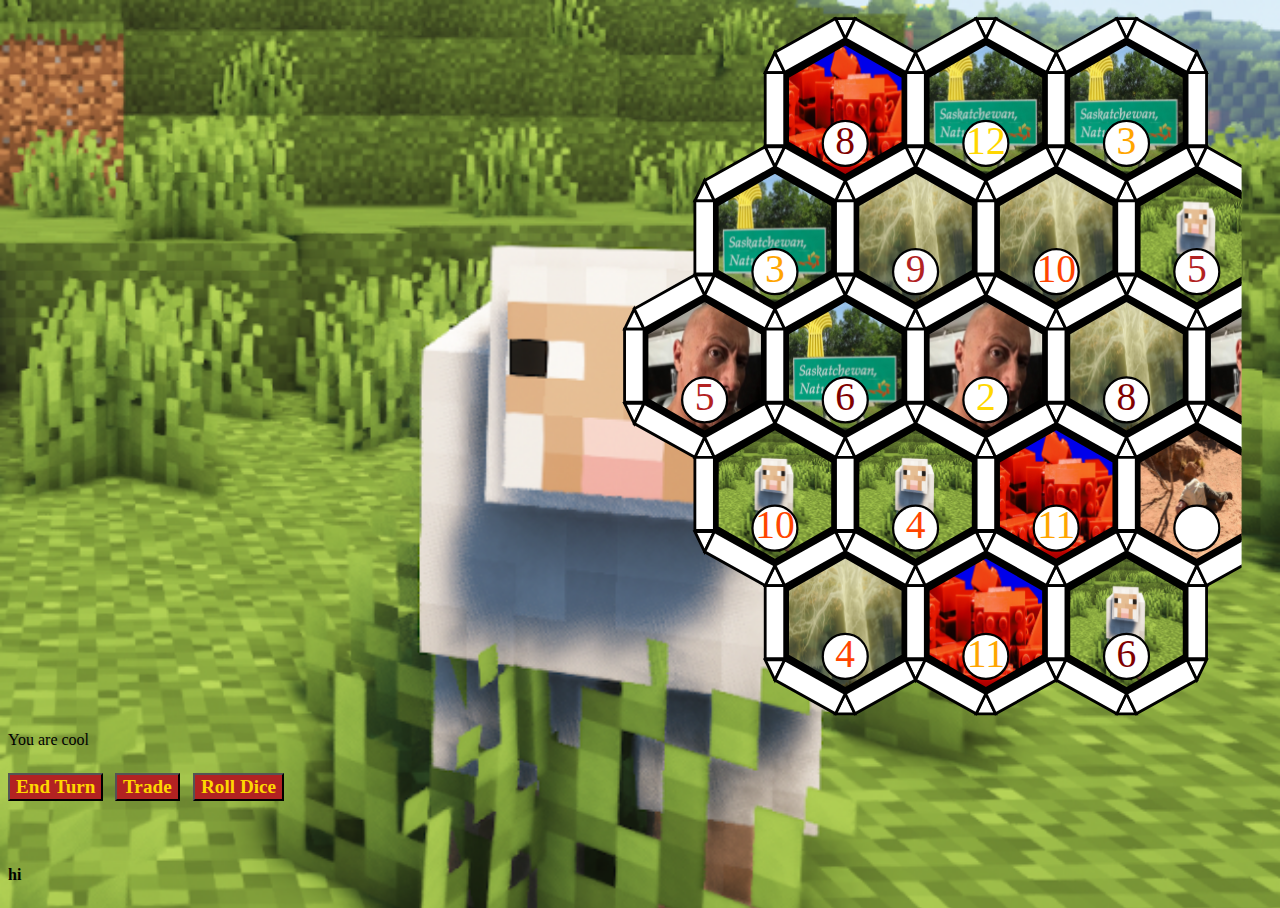
==== Catana/game.html @ 526910e5 "Implementing trading" ====
<!DOCTYPE html>
<html lang="en">
<head>
    <meta charset="UTF-8">
    <meta http-equiv="X-UA-Compatible" content="IE=edge">
    <meta name="viewport" content="width=device-width, initial-scale=1.0">
    <title>Document</title>
    <link rel="stylesheet" href="style.css">
</head>
<body>
    <div class="trade_window" id="trade_window">
        <div class="trader" id="opponent_cards"></div>  
        <div class="trader" id="current_cards"></div>
        <div id="trade_instructions"></div>
    </div>
    
    <svg id = "board" height = "80%" width = "60%">
        <defs>
            <pattern id="Sheep" height="100%" width="100%" patternContentUnits="objectBoundingBox">
                <image height="1" width="1" preserveAspectRatio="none" href="./Images/Sheep.png" />
            </pattern>
            <pattern id="Wood" height="100%" width="100%" patternContentUnits="objectBoundingBox">
                <image height="1" width="1" preserveAspectRatio="none" href="./Images/Wood.png" />
            </pattern>
            <pattern id="Wheat" height="100%" width="100%" patternContentUnits="objectBoundingBox">
                <image height="1" width="1" preserveAspectRatio="none" href="./Images/Wheat.jpg" />
            </pattern>
            <pattern id="Rock" height="100%" width="100%" patternContentUnits="objectBoundingBox">
                <image height="1" width="1" preserveAspectRatio="none" href="./Images/Rock.jpg" />
            </pattern>
            <pattern id="Brick" height="100%" width="100%" patternContentUnits="objectBoundingBox">
                <image height="1" width="1" preserveAspectRatio="none" href="./Images/Brick.jpg" />
            </pattern>
            <pattern id="Desert" height="100%" width="100%" patternContentUnits="objectBoundingBox">
                <image height="1" width="1" preserveAspectRatio="none" href="./Images/Desert.jpg" />
            </pattern>
            <filter id="robbed">
                <feColorMatrix type="luminanceToAlpha"/>
            </filter>
        </defs>
    </svg>
    <p id = "CurrentTurnName">hi</p>
    <p id="GameInfo">You are cool</p>
    <p id="TurnOrder"></p>
    <p id="ErrorMessage"></p>
    <button id = "endTurnButton">End Turn</button>
    <button id = "tradeButton" >Trade</button>
    <button id = "rollDiceButton">Roll Dice</button>
    <script type='module' src="start.js"></script>
    <div id="overlay"></div>
</body>
</html>
---- Catana/style.css ----
html{
    height:100%;
}
body{
    height:100%;
    background: url('./Images/Sheep.png');
    background-size: cover;
}

#board{
    /* border: 4px solid; */
    position: absolute;
    top: 40%;
    left: 55%;
    margin-right: -50%;
    transform: translate(-30%,-50%);
    display: block;
}
#GameInfo{
    font-family:Minion;
    font-size: 1em;

    position:absolute;
    bottom: 15%;
}
#CurrentTurnName{
    position:absolute;
    bottom: 0%; 

    font-size: 1em;
    font-weight: bold;
}
#TurnOrder{
    position:absolute;
    bottom: 4%;

    font-size: 1em;
}
#ErrorMessage{
    position:absolute;
    bottom: 4%;
    right:2%;

    font-size:1em;
    

}
#endTurnButton{
    font-family:Minion;
    font-size: 1.2em;
    font-weight: bold;
    color:gold;
    background-color: firebrick;

    position: absolute;
    bottom: 11%;
}
#tradeButton{
    font-family:Minion;
    font-size: 1.2em;
    font-weight: bold;
    color:gold;
    background-color: firebrick;

    position: absolute;
    bottom: 11%;
    left: 115px;
}
#rollDiceButton{
    font-family:Minion;
    font-size: 1.2em;
    font-weight: bold;
    color:gold;
    background-color: firebrick;

    position: absolute;
    bottom: 11%;
    left: 193px;
}
.trade_window{
    position: fixed;
    top: 50%;
    left:50%;
    transform: translate(-50%,-50%) scale(0);
    transition: 200ms ease-in-out;
    border:1px solid black;
    border-radius: 10px;
    z-index: 10;
    background-color:  white;
    width: 40%;
    height:40%;
}
.trade_window.active{
    transform: translate(-50%,-50%) scale(1);
}
.trade_window .trader{
    padding:5px,5px;
    align-items: center;
    border-bottom: 1px solid black;
    width:100%;
    height:40%;
}
#trade_instructions{
    padding:5px,5px;
    align-items: center;
    width: 100%;
    height: 20%;
}
#overlay{
    position: fixed;
    opacity: 0;
    transition: 200ms ease-in-out;
    top: 0;
    left: 0;
    right: 0;
    bottom:0;
    background-color: rgba(0,0,0,0.5);
    pointer-events: none;
}
#overlay.active{
    opacity:1;
    pointer-events: all;
}
.Wood.card{
    background: url(./Images/Wood.png); 
    background-position:center; 
    background-size:cover; 
    height:60%; 
    width:7%; 
    margin-left:2%;
}

.Wheat.card{
    background: url(./Images/Wheat.jpg); 
    background-position:center; 
    background-size:cover; 
    height:60%; 
    width:7%; 
    margin-left:2%;
}

.Brick.card{
    background: url(./Images/Brick.jpg); 
    background-position:center; 
    background-size:cover; 
    height:60%; 
    width:7%; 
    margin-left:2%;
}

.Rock.card{
    background: url(./Images/Rock.jpg); 
    background-position:center; 
    background-size:cover; 
    height:60%; 
    width:7%; 
    margin-left:2%;
}

.Sheep.card{
    background: url(./Images/Sheep.png); 
    background-position:center; 
    background-size:cover; 
    height:60%; 
    width:7%; 
    margin-left:2%;
}
.card.clicked{
    filter:grayscale(100%);
}
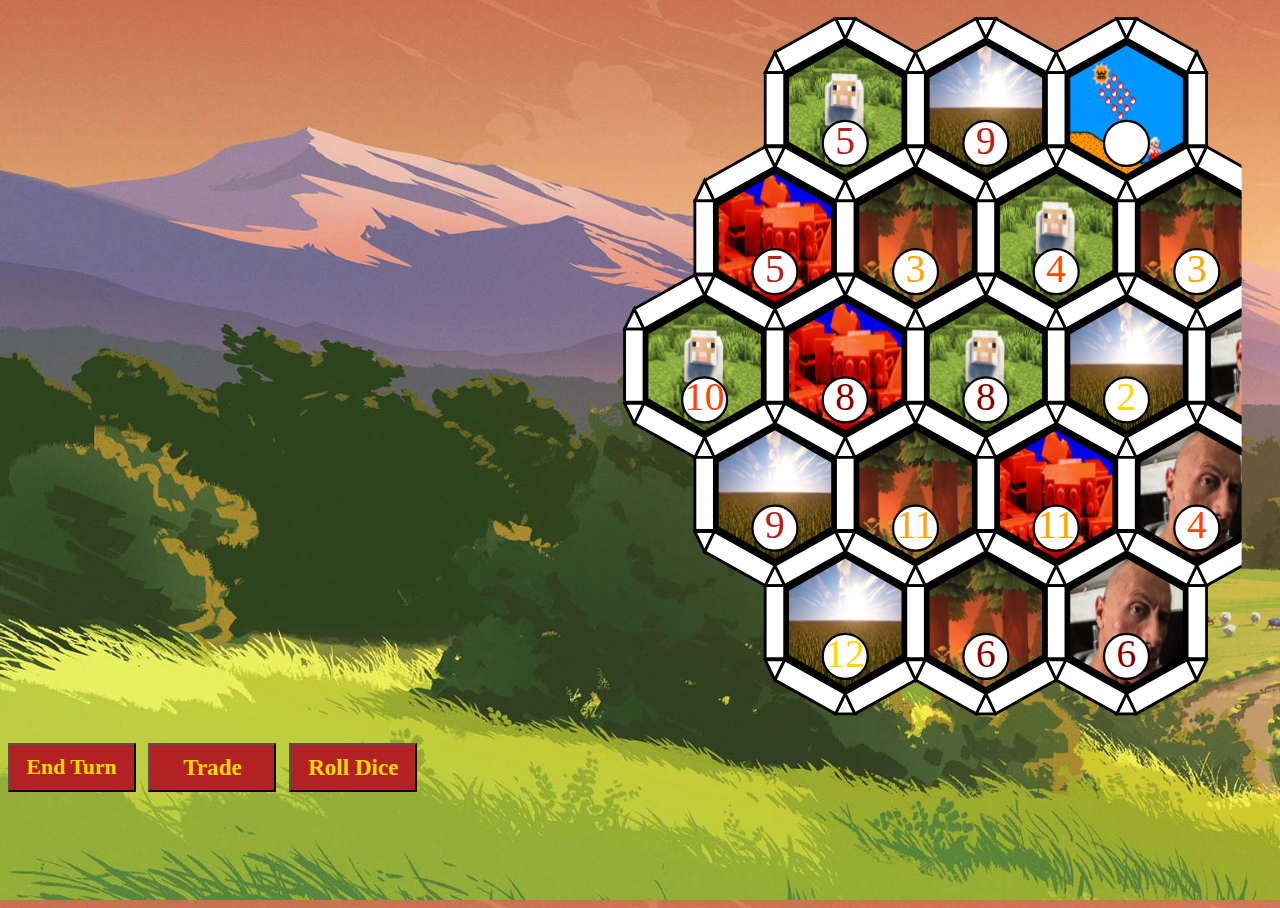
==== commit 23d6a688: "Stylized welcome screen and trade screen" ====
--- a/Catana/game.html
+++ b/Catana/game.html
@@ -13,6 +13,7 @@
         <div class="trader" id="current_cards"></div>
         <div id="trade_instructions"></div>
     </div>
+    <div class = "win_window" id="win_window"></div>
     
     <svg id = "board" height = "80%" width = "60%">
         <defs>
@@ -20,7 +21,7 @@
                 <image height="1" width="1" preserveAspectRatio="none" href="./Images/Sheep.png" />
             </pattern>
             <pattern id="Wood" height="100%" width="100%" patternContentUnits="objectBoundingBox">
-                <image height="1" width="1" preserveAspectRatio="none" href="./Images/Wood.png" />
+                <image height="1" width="1.5" preserveAspectRatio="none" href="./Images/Wood.jpg" />
             </pattern>
             <pattern id="Wheat" height="100%" width="100%" patternContentUnits="objectBoundingBox">
                 <image height="1" width="1" preserveAspectRatio="none" href="./Images/Wheat.jpg" />
@@ -37,10 +38,30 @@
             <filter id="robbed">
                 <feColorMatrix type="luminanceToAlpha"/>
             </filter>
+            <radialGradient id="grad0" cx="50%" cy="50%" r="50%" fx="50%" fy="50%">
+                <stop offset="0%" style="stop-color:rgb(255,255,255);
+                stop-opacity:1" />
+                <stop offset="100%" style="stop-color:red;stop-opacity:1" />
+              </radialGradient>
+              <radialGradient id="grad1" cx="50%" cy="50%" r="50%" fx="50%" fy="50%">
+                <stop offset="0%" style="stop-color:rgb(255,255,255);
+                stop-opacity:1" />
+                <stop offset="100%" style="stop-color:deepskyblue;stop-opacity:1" />
+              </radialGradient>
+              <radialGradient id="grad2" cx="50%" cy="50%" r="50%" fx="50%" fy="50%">
+                <stop offset="0%" style="stop-color:rgb(255,255,255);
+                stop-opacity:0" />
+                <stop offset="100%" style="stop-color:green;stop-opacity:1" />
+              </radialGradient>
+              <radialGradient id="grad3" cx="50%" cy="50%" r="50%" fx="50%" fy="50%">
+                <stop offset="0%" style="stop-color:rgb(255,255,255);
+                stop-opacity:0" />
+                <stop offset="100%" style="stop-color:orange;stop-opacity:1" />
+              </radialGradient>
         </defs>
     </svg>
-    <p id = "CurrentTurnName">hi</p>
-    <p id="GameInfo">You are cool</p>
+    <p id = "CurrentTurnName"></p>
+    <p id="GameInfo"></p>
     <p id="TurnOrder"></p>
     <p id="ErrorMessage"></p>
     <button id = "endTurnButton">End Turn</button>
@@ -48,5 +69,6 @@
     <button id = "rollDiceButton">Roll Dice</button>
     <script type='module' src="start.js"></script>
     <div id="overlay"></div>
+    <div id="win_overlay"></div>
 </body>
 </html>--- a/Catana/style.css
+++ b/Catana/style.css
@@ -3,8 +3,9 @@
 }
 body{
     height:100%;
-    background: url('./Images/Sheep.png');
+    background: url('./Images/Background.jpg');
     background-size: cover;
+    background-position-y: 90%;
 }
 
 #board{
@@ -18,7 +19,8 @@
 }
 #GameInfo{
     font-family:Minion;
-    font-size: 1em;
+    font-size: 1.5vw;
+    font-weight: bold;
 
     position:absolute;
     bottom: 15%;
@@ -27,55 +29,68 @@
     position:absolute;
     bottom: 0%; 
 
-    font-size: 1em;
-    font-weight: bold;
+    font-size: 1.5vw;
+    font-weight: bolder;
 }
 #TurnOrder{
     position:absolute;
     bottom: 4%;
 
-    font-size: 1em;
+    font-size: 1.5vw;
 }
 #ErrorMessage{
     position:absolute;
     bottom: 4%;
     right:2%;
 
-    font-size:1em;
+    font-size:1.5vw;
     
 
 }
 #endTurnButton{
     font-family:Minion;
-    font-size: 1.2em;
-    font-weight: bold;
-    color:gold;
-    background-color: firebrick;
-
-    position: absolute;
-    bottom: 11%;
+    font-size: 1.7vw;
+    font-weight: bold;
+    color:gold;
+    background-color: firebrick;
+
+    position: absolute;
+    bottom: 12%;
+    left:0.6%;
+
+    height: 5.5%;
+    width: 10%;
 }
 #tradeButton{
     font-family:Minion;
-    font-size: 1.2em;
-    font-weight: bold;
-    color:gold;
-    background-color: firebrick;
-
-    position: absolute;
-    bottom: 11%;
-    left: 115px;
+    font-size: 1.8vw;
+    font-weight: bold;
+    color:gold;
+    background-color: firebrick;
+
+    position: absolute;
+    bottom: 12%;
+    left: 11.6%;
+
+    height: 5.5%;
+    width: 10%;
 }
 #rollDiceButton{
     font-family:Minion;
-    font-size: 1.2em;
-    font-weight: bold;
-    color:gold;
-    background-color: firebrick;
-
-    position: absolute;
-    bottom: 11%;
-    left: 193px;
+    font-size: 1.8vw;
+    font-weight: bold;
+    color:gold;
+    background-color: firebrick;
+
+    position: absolute;
+    bottom: 12%;
+    left: 22.6%;
+
+    height: 5.5%;
+    width: 10%;
+}
+.player_header{
+    font-size: 2vw;
 }
 .trade_window{
     position: fixed;
@@ -94,17 +109,48 @@
     transform: translate(-50%,-50%) scale(1);
 }
 .trade_window .trader{
-    padding:5px,5px;
+    padding:10%,10%;
     align-items: center;
     border-bottom: 1px solid black;
     width:100%;
     height:40%;
 }
 #trade_instructions{
-    padding:5px,5px;
+    padding:10%,15%;
     align-items: center;
     width: 100%;
     height: 20%;
+    display:flex;
+    justify-content: space-between;
+    align-items: center;
+    margin-left:2%
+
+}
+#trade_text{
+    width:70%;
+    font-size: 1.6vw;
+
+}
+#confirm_trade_button{
+    font-size: 1.4vw;
+    height: 50%;
+    width: 25%;
+    margin-right:4%;
+    font-family:Minion;
+    font-weight: bold;
+    color:gold;
+    background-color: firebrick;
+}
+.player_trade_button{
+    height: 35%;
+    width: 20%;
+    font-size:1.6vw;
+    font-family:Minion;
+    background-color:azure;
+    border-radius: 12px;
+    margin-top: 8%;
+    margin-left: 10%;
+    
 }
 #overlay{
     position: fixed;
@@ -122,7 +168,7 @@
     pointer-events: all;
 }
 .Wood.card{
-    background: url(./Images/Wood.png); 
+    background: url(./Images/Wood.jpg); 
     background-position:center; 
     background-size:cover; 
     height:60%; 
@@ -168,4 +214,36 @@
 .card.clicked{
     filter:grayscale(100%);
 }
-
+.win_window{
+    position: fixed;
+    top: 50%;
+    left:50%;
+    transform: translate(-50%,-50%) scale(0);
+    transition: 200ms ease-in-out;
+    border:1px solid black;
+    border-radius: 10px;
+    z-index: 10;
+    background-color:  white;
+    width: 40%;
+    height:40%;
+}
+.win_window.active{
+    transform: translate(-50%,-50%) scale(1);
+}
+#win_overlay{
+    position: fixed;
+    opacity: 0;
+    transition: 200ms ease-in-out;
+    top: 0;
+    left: 0;
+    right: 0;
+    bottom:0;
+    background-color: rgba(0,0,0,0.5);
+    pointer-events: none;
+}
+#win_overlay.active{
+    opacity:1;
+    pointer-events: all;
+}
+
+
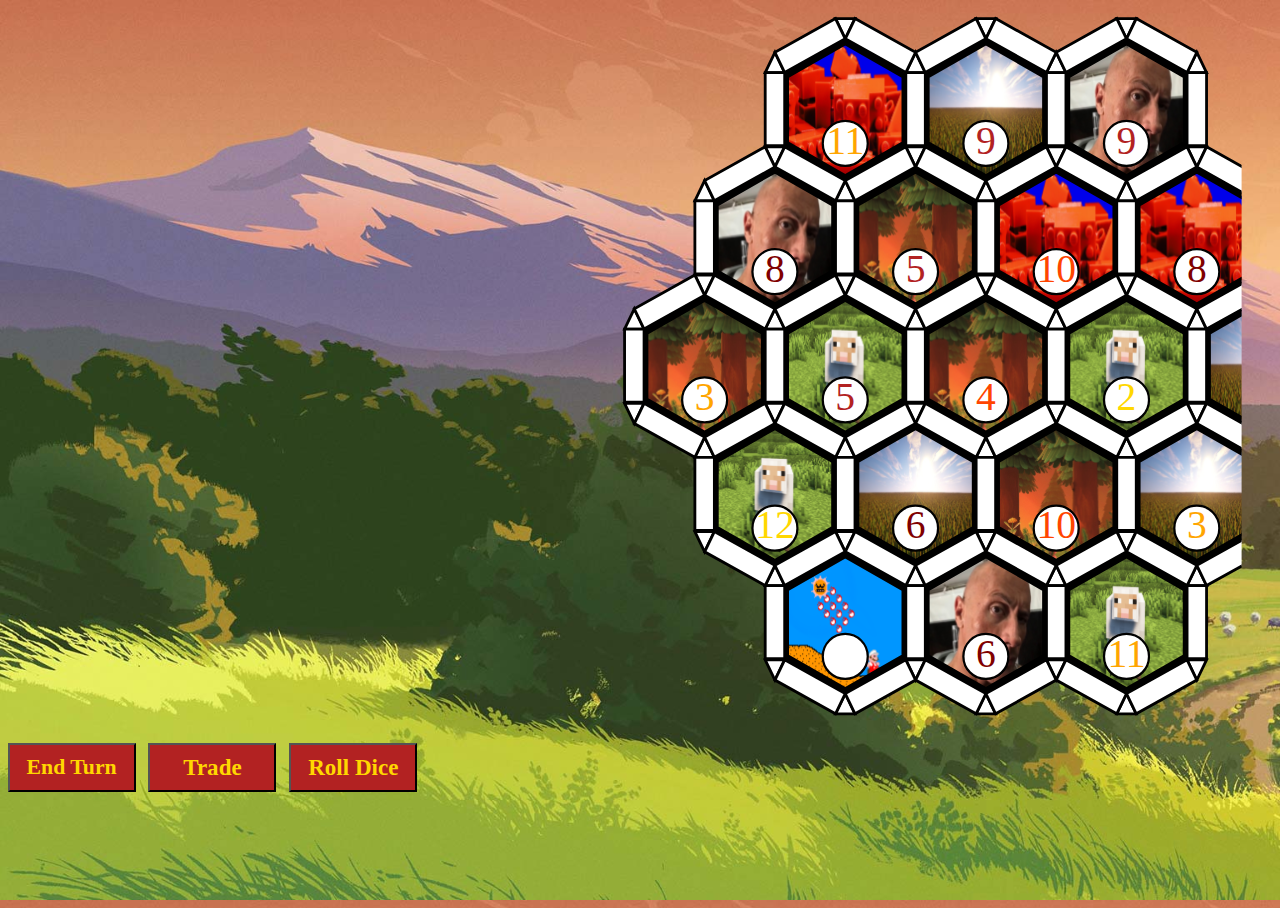
==== commit b67680d4: "Finished victory screen" ====
--- a/Catana/game.html
+++ b/Catana/game.html
@@ -13,7 +13,10 @@
         <div class="trader" id="current_cards"></div>
         <div id="trade_instructions"></div>
     </div>
-    <div class = "win_window" id="win_window"></div>
+    <div class = "win_window" id="win_window">
+        <div id="winner_text"></div>
+        <div id = "end_player_stats">End of game standings:</div>
+    </div>
     
     <svg id = "board" height = "80%" width = "60%">
         <defs>
--- a/Catana/style.css
+++ b/Catana/style.css
@@ -245,5 +245,14 @@
     opacity:1;
     pointer-events: all;
 }
-
-
+#winner_text{
+    font-weight: bold;
+    font-family:Minion;
+    margin-bottom: 5%;
+    margin-top: 2%;
+    margin-left: 2%;
+}
+#end_player_stats{
+    margin-left: 2%;
+}
+
